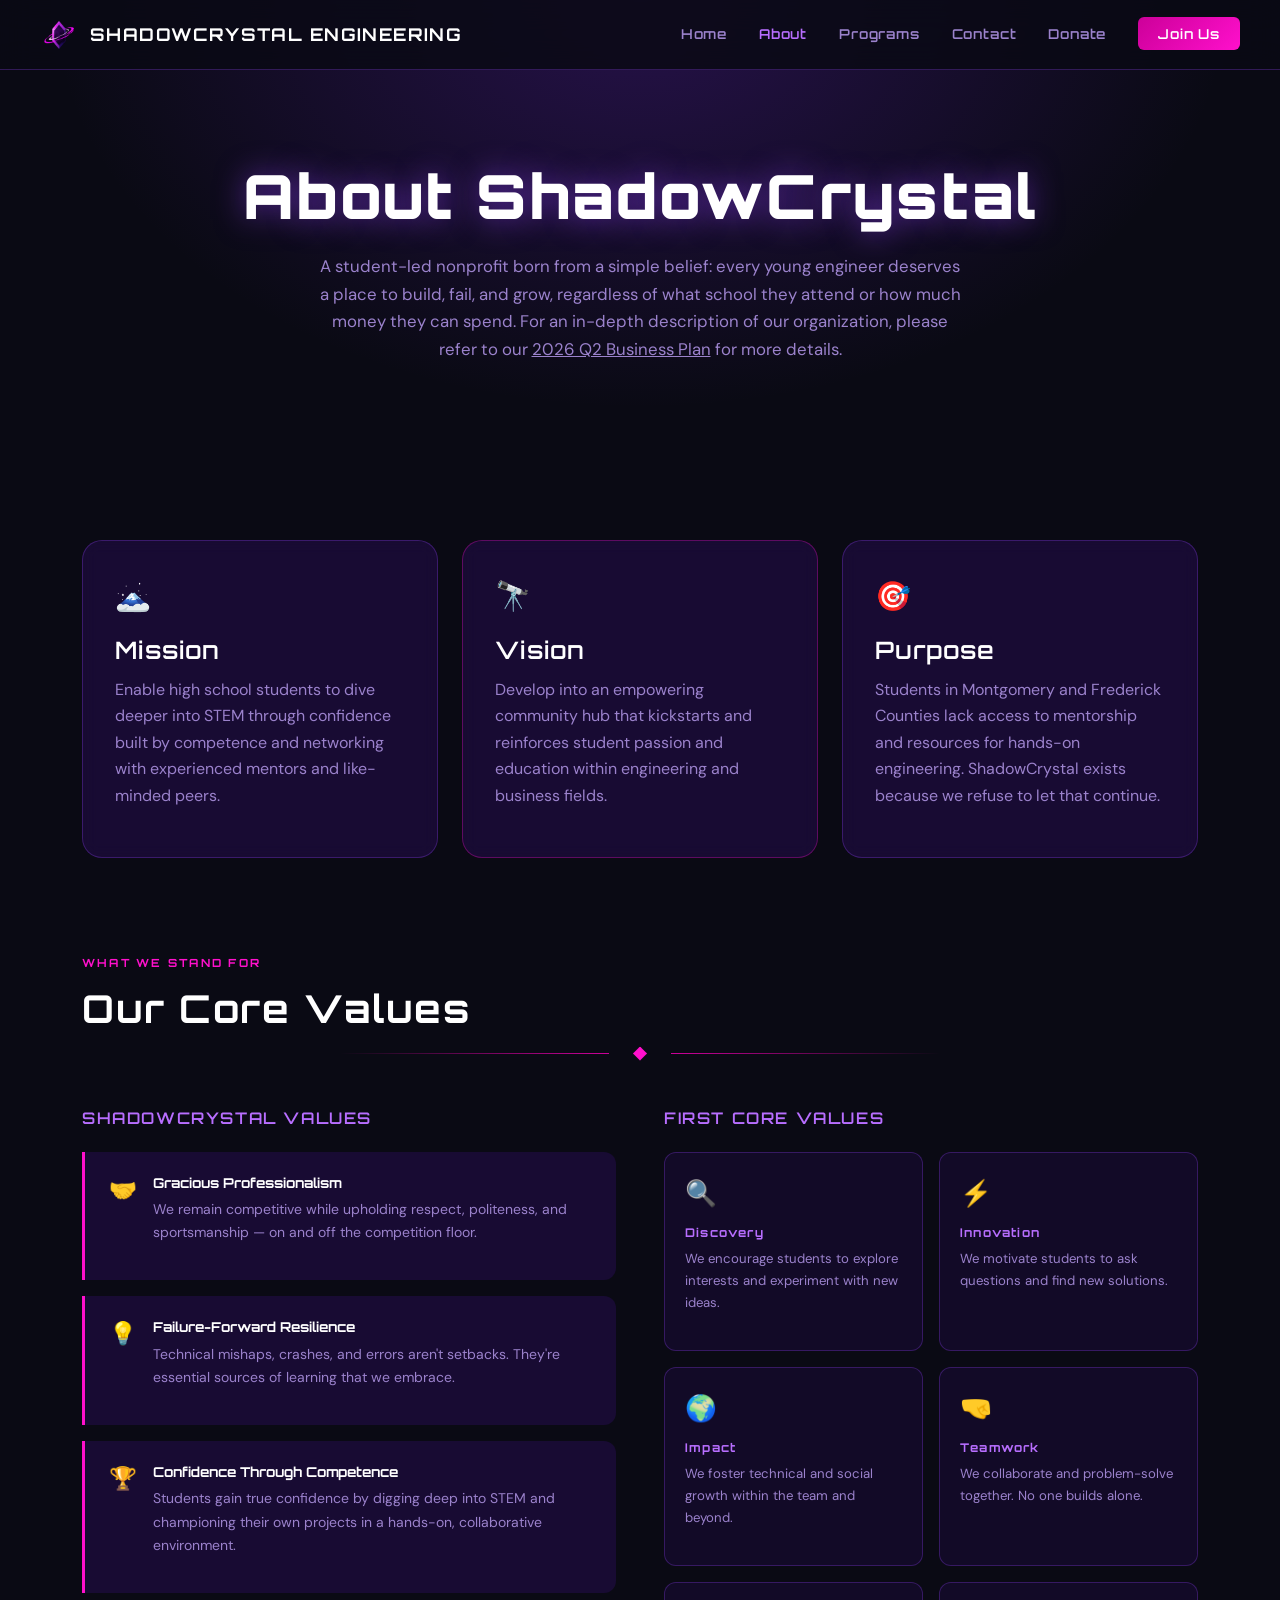
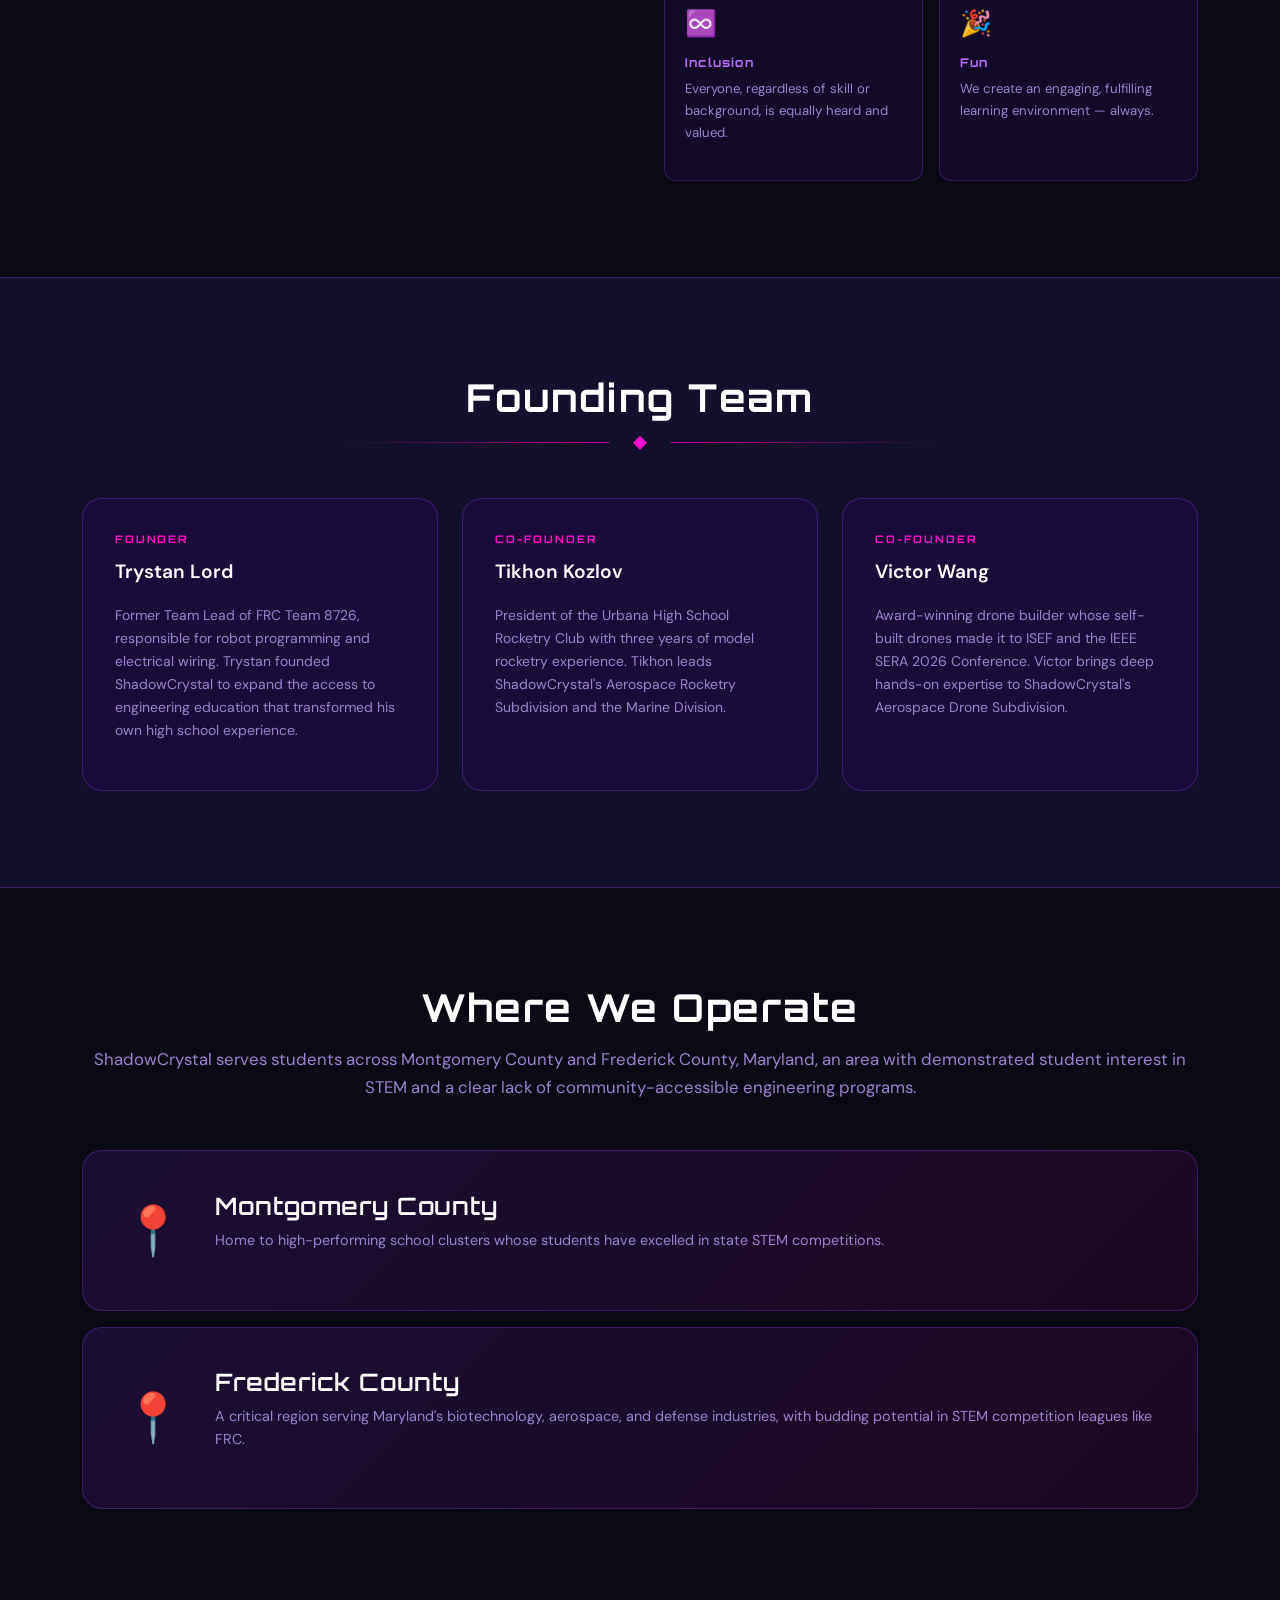
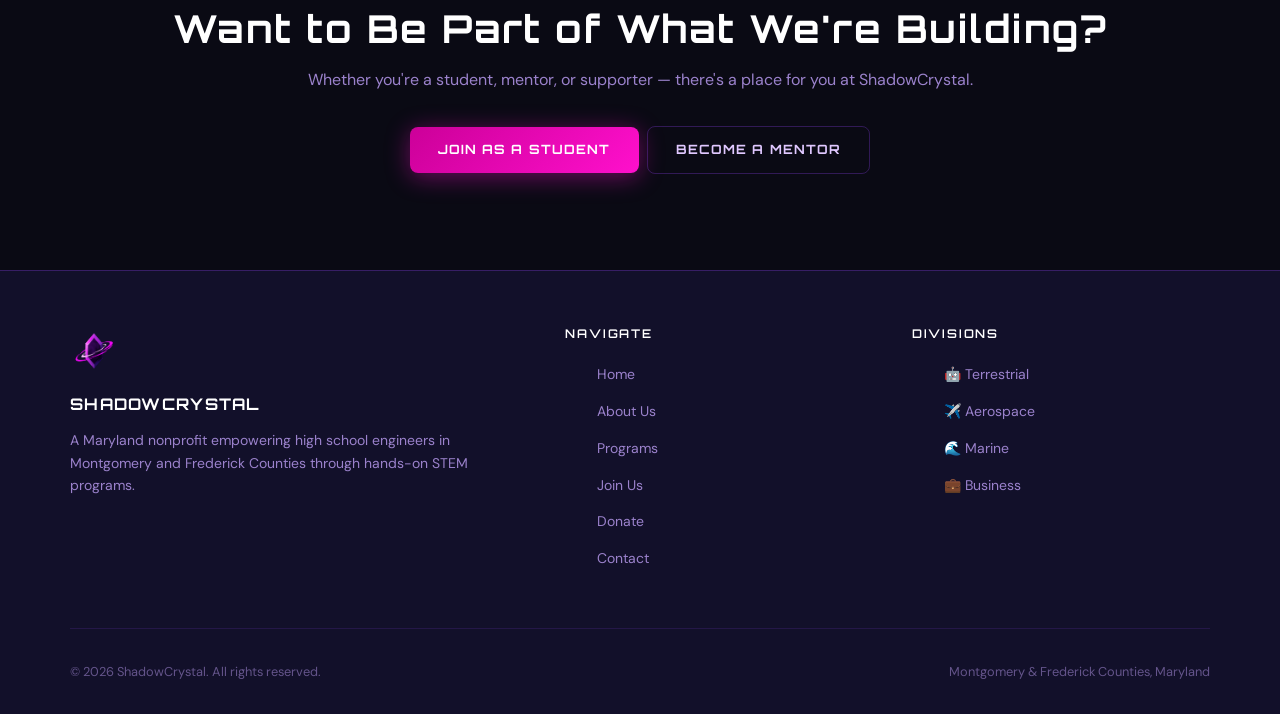
==== about.html @ 58741410 "Added site files" ====
<!DOCTYPE html>
<html lang="en">
<head>
  <meta charset="UTF-8">
  <meta name="viewport" content="width=device-width, initial-scale=1.0">
  <title>About Us — ShadowCrystal</title>
  <link href="https://cdn.jsdelivr.net/npm/bootstrap@5.3.8/dist/css/bootstrap.min.css" rel="stylesheet" integrity="sha384-sRIl4kxILFvY47J16cr9ZwB07vP4J8+LH7qKQnuqkuIAvNWLzeN8tE5YBujZqJLB" crossorigin="anonymous">
  <link rel="stylesheet" href="assets/style.css">
  <link rel="icon" type="image/x-icon" href="assets/faviconlogo.png">
  <style>
    /* ── Founder Cards ── */
    .founder-card {
      background: var(--card-bg);
      border: 1px solid var(--border);
      border-radius: var(--radius-lg);
      padding: 2rem;
      display: flex;
      flex-direction: column;
      gap: 0.5rem;
      transition: border-color 0.2s, transform 0.2s;
    }
    .founder-card:hover { border-color: var(--crystal-glow); transform: translateY(-4px); }
    .founder-role {
      font-family: 'Orbitron', sans-serif;
      font-size: 0.65rem;
      letter-spacing: 0.18em;
      text-transform: uppercase;
      color: var(--plasma);
      font-weight: 700;
    }
    .founder-name { font-size: 1.2rem; color: var(--white); font-weight: 600; }
    .founder-card p { font-size: 0.875rem; margin-top: 0.5rem; }

    /* ── FIRST Values grid ── */
    .first-grid {
      display: grid;
      grid-template-columns: repeat(auto-fit, minmax(200px, 1fr));
      gap: 1rem;
    }
    .first-card {
      background: rgba(26,10,58,0.5);
      border: 1px solid var(--border);
      border-radius: var(--radius);
      padding: 1.25rem;
    }
    .first-card-icon { font-size: 1.6rem; margin-bottom: 0.5rem; }
    .first-card-name { font-family: 'Orbitron', sans-serif; font-size: 0.75rem; font-weight: 700; color: var(--crystal-glow); letter-spacing: 0.1em; margin-bottom: 0.35rem; }
    .first-card p { font-size: 0.825rem; max-width: none; }

    /* ── Map strip ── */
    .region-strip {
      background: linear-gradient(135deg, rgba(91,31,175,0.2), rgba(204,0,153,0.1));
      border: 1px solid var(--border);
      border-radius: var(--radius-lg);
      padding: 2.5rem;
      display: flex;
      align-items: center;
      gap: 2rem;
    }
    .region-icon { font-size: 3rem; flex-shrink: 0; }
    .region-strip h3 { color: var(--white); margin-bottom: 0.5rem; }
    .region-strip p { font-size: 0.9rem; max-width: none; }
  </style>
</head>
<body>

  <!-- Navigation -->
  <nav class="SCnav">
    <a href="index.html" class="nav-brand">
      <img src="assets/logo.png" alt="ShadowCrystal logo">
      <span class="nav-brand-name">SHADOWCRYSTAL ENGINEERING</span>
    </a>
    <button class="nav-toggle" aria-label="Toggle menu" onclick="document.querySelector('.nav-links').classList.toggle('open')">
      <span></span><span></span><span></span>
    </button>
    <ul class="nav-links mt-3">
      <li><a href="index.html">Home</a></li>
      <li><a href="about.html" class="active">About</a></li>
      <li><a href="programs.html">Programs</a></li>
      <li><a href="contact.html">Contact</a></li>
      <li><a href="donate.html">Donate</a></li>
      <li><a href="join.html" class="nav-cta">Join Us</a></li>
    </ul>
  </nav>

  <!-- Page Hero -->
  <div class="page-hero">
    <div class="starfield"></div>
    <div class="container">
      <h1 class="text-white glow-purple">About ShadowCrystal</h1>
      <p style="max-width:54ch; margin:1.25rem auto 0; font-size:1.05rem;">
        A student-led nonprofit born from a simple belief: every young engineer deserves a place to build, fail, and grow, regardless of what school they attend or how much money they can spend. For an in-depth description of our organization, please refer to our <u><a href="https://docs.google.com/document/d/1zZ9J6f8qvYNPJyLucOREj7aFHBapUJH3YTCOA5NLmpU/edit?usp=sharing">2026 Q2 Business Plan</a></u> for more details.
      </p>
    </div>
  </div>

  <!-- Mission / Vision / Purpose -->
  <section>
    <div class="container">
      <div class="SCcard-grid SCcard-grid-3">
        <div class="SCcard">
          <div style="font-size:1.8rem; margin-bottom:1rem;">🗻</div>
          <h3 style="color:var(--white); margin-bottom:0.75rem;">Mission</h3>
          <p>Enable high school students to dive deeper into STEM through confidence built by competence and networking with experienced mentors and like-minded peers.</p>
        </div>
        <div class="SCcard" style="border-color: rgba(255,16,204,0.3);">
          <div style="font-size:1.8rem; margin-bottom:1rem;">🔭</div>
          <h3 style="color:var(--white); margin-bottom:0.75rem;">Vision</h3>
          <p>Develop into an empowering community hub that kickstarts and reinforces student passion and education within engineering and business fields.</p>
        </div>
        <div class="SCcard">
          <div style="font-size:1.8rem; margin-bottom:1rem;">🎯</div>
          <h3 style="color:var(--white); margin-bottom:0.75rem;">Purpose</h3>
          <p>Students in Montgomery and Frederick Counties lack access to mentorship and resources for hands-on engineering. ShadowCrystal exists because we refuse to let that continue.</p>
        </div>
      </div>
    </div>
  </section>

  <!-- Core Values -->
  <section style="padding-top: 0;">
    <div class="container">
      <p class="section-label">What We Stand For</p>
      <h2 class="section-title">Our Core Values</h2>
      <div class="orbital-divider"><div class="orbital-gem"></div></div>

      <div style="display: grid; grid-template-columns: 1fr 1fr; gap: 3rem; align-items: start;">
        <div>
          <h3 style="color:var(--crystal-glow); font-size:1rem; margin-bottom:1.5rem; font-family:'Orbitron',sans-serif; letter-spacing:0.1em;">SHADOWCRYSTAL VALUES</h3>
          <div class="value-pill">
            <span class="value-pill-icon">🤝</span>
            <div>
              <div class="value-pill-title">Gracious Professionalism</div>
              <p style="font-size:0.875rem; max-width:none;">We remain competitive while upholding respect, politeness, and sportsmanship — on and off the competition floor.</p>
            </div>
          </div>
          <div class="value-pill">
            <span class="value-pill-icon">💡</span>
            <div>
              <div class="value-pill-title">Failure-Forward Resilience</div>
              <p style="font-size:0.875rem; max-width:none;">Technical mishaps, crashes, and errors aren't setbacks. They're essential sources of learning that we embrace.</p>
            </div>
          </div>
          <div class="value-pill">
            <span class="value-pill-icon">🏆</span>
            <div>
              <div class="value-pill-title">Confidence Through Competence</div>
              <p style="font-size:0.875rem; max-width:none;">Students gain true confidence by digging deep into STEM and championing their own projects in a hands-on, collaborative environment.</p>
            </div>
          </div>
        </div>

        <div>
          <h3 style="color:var(--crystal-glow); font-size:1rem; margin-bottom:1.5rem; font-family:'Orbitron',sans-serif; letter-spacing:0.1em;">FIRST CORE VALUES</h3>
          <div class="first-grid">
            <div class="first-card">
              <div class="first-card-icon">🔍</div>
              <div class="first-card-name">Discovery</div>
              <p>We encourage students to explore interests and experiment with new ideas.</p>
            </div>
            <div class="first-card">
              <div class="first-card-icon">⚡</div>
              <div class="first-card-name">Innovation</div>
              <p>We motivate students to ask questions and find new solutions.</p>
            </div>
            <div class="first-card">
              <div class="first-card-icon">🌍</div>
              <div class="first-card-name">Impact</div>
              <p>We foster technical and social growth within the team and beyond.</p>
            </div>
            <div class="first-card">
              <div class="first-card-icon">🤜</div>
              <div class="first-card-name">Teamwork</div>
              <p>We collaborate and problem-solve together. No one builds alone.</p>
            </div>
            <div class="first-card">
              <div class="first-card-icon">♾️</div>
              <div class="first-card-name">Inclusion</div>
              <p>Everyone, regardless of skill or background, is equally heard and valued.</p>
            </div>
            <div class="first-card">
              <div class="first-card-icon">🎉</div>
              <div class="first-card-name">Fun</div>
              <p>We create an engaging, fulfilling learning environment — always.</p>
            </div>
          </div>
        </div>
      </div>
    </div>
  </section>

  <!-- Founding Team -->
  <section style="background: var(--void-2); border-top: 1px solid var(--border); border-bottom: 1px solid var(--border);">
    <div class="container">
      <h2 class="section-title text-center">Founding Team</h2>
      <div class="orbital-divider"><div class="orbital-gem"></div></div>
      <div class="SCcard-grid SCcard-grid-3">

        <div class="founder-card">
          <div class="founder-role">Founder</div>
          <div class="founder-name">Trystan Lord</div>
          <p>Former Team Lead of FRC Team 8726, responsible for robot programming and electrical wiring. Trystan founded ShadowCrystal to expand the access to engineering education that transformed his own high school experience.</p>
        </div>

        <div class="founder-card">
          <div class="founder-role">Co-Founder</div>
          <div class="founder-name">Tikhon Kozlov</div>
          <p>President of the Urbana High School Rocketry Club with three years of model rocketry experience. Tikhon leads ShadowCrystal's Aerospace Rocketry Subdivision and the Marine Division.</p>
        </div>

        <div class="founder-card">
          <div class="founder-role">Co-Founder</div>
          <div class="founder-name">Victor Wang</div>
          <p>Award-winning drone builder whose self-built drones made it to ISEF and the IEEE SERA 2026 Conference. Victor brings deep hands-on expertise to ShadowCrystal's Aerospace Drone Subdivision.</p>
        </div>

      </div>
    </div>
  </section>

  <!-- Where We Operate -->
  <section>
    <div class="container">
      <h2 class="section-title text-center">Where We Operate</h2>
      <p class="section-subtitle text-center w-100 mx-auto" style="max-width: 100%;">ShadowCrystal serves students across Montgomery County and Frederick County, Maryland, an area with demonstrated student interest in STEM and a clear lack of community-accessible engineering programs.</p>
      <div style="display: flex; flex-direction: column; gap: 1rem;">
        <div class="region-strip">
          <div class="region-icon">📍</div>
          <div>
            <h3>Montgomery County</h3>
            <p>Home to high-performing school clusters whose students have excelled in state STEM competitions.</p>
          </div>
        </div>
        <div class="region-strip">
          <div class="region-icon">📍</div>
          <div>
            <h3>Frederick County</h3>
            <p>A critical region serving Maryland's biotechnology, aerospace, and defense industries, with budding potential in STEM competition leagues like FRC.</p>
          </div>
        </div>
      </div>
    </div>
  </section>

  <!-- CTA -->
  <section style="padding-top: 0; text-align: center;">
    <div class="container">
      <h2 class="section-title text-white">Want to Be Part of What We're Building?</h2>
      <p style="margin: 1rem auto 2rem;">Whether you're a student, mentor, or supporter — there's a place for you at ShadowCrystal.</p>
      <div class="flex-center gap-2">
        <a href="join.html" class="btn btn-plasma">Join as a Student</a>
        <a href="contact.html" class="btn btn-ghost">Become a Mentor</a>
      </div>
    </div>
  </section>

  <!-- Footer -->
  <footer>
    <div class="footer-inner">
      <div class="footer-brand">
        <img src="assets/logo.png" alt="ShadowCrystal">
        <div class="footer-brand-name">SHADOWCRYSTAL</div>
        <p class="footer-desc">A Maryland nonprofit empowering high school engineers in Montgomery and Frederick Counties through hands-on STEM programs.</p>
      </div>
      <div class="footer-col">
        <h4>Navigate</h4>
        <ul>
          <li><a href="index.html">Home</a></li>
          <li><a href="about.html">About Us</a></li>
          <li><a href="programs.html">Programs</a></li>
          <li><a href="join.html">Join Us</a></li>
          <li><a href="donate.html">Donate</a></li>
          <li><a href="contact.html">Contact</a></li>
        </ul>
      </div>
      <div class="footer-col">
        <h4>Divisions</h4>
        <ul>
          <li><a href="programs.html#terrestrial">🤖 Terrestrial</a></li>
          <li><a href="programs.html#aerospace">✈️ Aerospace</a></li>
          <li><a href="programs.html#marine">🌊 Marine</a></li>
          <li><a href="programs.html#business">💼 Business</a></li>
        </ul>
      </div>
    </div>
    <div class="footer-bottom">
      <span>© 2026 ShadowCrystal. All rights reserved.</span>
      <span>Montgomery &amp; Frederick Counties, Maryland</span>
    </div>
  </footer>

  <script src="https://cdn.jsdelivr.net/npm/bootstrap@5.3.8/dist/js/bootstrap.bundle.min.js" integrity="sha384-FKyoEForCGlyvwx9Hj09JcYn3nv7wiPVlz7YYwJrWVcXK/BmnVDxM+D2scQbITxI" crossorigin="anonymous"></script>


</body>
</html>
---- assets/style.css ----
/* =============================================
   SHADOWCRYSTAL — Shared Stylesheet
   ============================================= */

@import url('https://fonts.googleapis.com/css2?family=Orbitron:wght@400;600;700;900&family=DM+Sans:wght@300;400;500;600&display=swap');

/* ─── Tokens ─────────────────────────────────── */
:root {
  --void:          #0A0A14;
  --void-2:        #12102A;
  --crystal-dark:  #1A0A3A;
  --crystal-mid:   #5B1FAF;
  --crystal-bright:#8B3FEF;
  --crystal-glow:  #B86EFF;
  --plasma:        #FF10CC;
  --plasma-dim:    #CC0099;
  --plasma-soft:   rgba(255, 16, 204, 0.15);
  --star:          #E0C8FF;
  --star-dim:      #9B82CC;
  --white:         #FFFFFF;
  --card-bg:       rgba(30, 12, 65, 0.7);
  --border:        rgba(139, 63, 239, 0.3);
  --radius:        12px;
  --radius-lg:     20px;
}

/* ─── Reset & Base ───────────────────────────── */

*, *::before, *::after { box-sizing: border-box; margin: 0; padding: 0; }

html { scroll-behavior: smooth; }

body {
  font-family: 'DM Sans', sans-serif;
  background-color: var(--void);
  color: var(--star);
  line-height: 1.65;
  overflow-x: hidden;
}

img { max-width: 100%; display: block; }
a { color: inherit; text-decoration: none; }

/* ─── Typography ─────────────────────────────── */
h1, h2, h3, h4, .orb {
  font-family: 'Orbitron', sans-serif;
  letter-spacing: 0.04em;
  line-height: 1.2;
}

h1 { font-size: clamp(2rem, 5vw, 3.8rem); font-weight: 900; }
h2 { font-size: clamp(1.5rem, 3.5vw, 2.4rem); font-weight: 700; }
h3 { font-size: clamp(1.1rem, 2vw, 1.5rem); font-weight: 600; }
h4 { font-size: 1rem; font-weight: 600; }

p { color: var(--star-dim); max-width: 65ch; }

/* ─── Navigation ─────────────────────────────── */
.SCnav {
  position: fixed;
  top: 0; left: 0; right: 0;
  z-index: 100;
  display: flex;
  align-items: center;
  justify-content: space-between;
  padding: 0 2.5rem;
  height: 70px;
  background: rgba(10, 10, 20, 0.85);
  backdrop-filter: blur(16px);
  border-bottom: 1px solid var(--border);

}

.nav-brand {
  display: flex;
  align-items: center;
  gap: 0.75rem;
}

.nav-brand img {
  height: 38px;
  width: auto;
}

.nav-brand-name {
  font-family: 'Orbitron', sans-serif;
  font-weight: 700;
  font-size: 1.1rem;
  color: var(--white);
  letter-spacing: 0.08em;
}

.nav-links {
  display: flex;
  gap: 2rem;
  list-style: none;
  align-items: center;
}

.nav-links a {
  font-size: 0.85rem;
  font-family: 'Orbitron', sans-serif;
  font-weight: 600;
  letter-spacing: 0.06em;
  color: var(--star-dim);
  transition: color 0.2s;
}

.nav-links a:hover,
.nav-links a.active { color: var(--crystal-glow); }

.nav-cta {
  background: linear-gradient(135deg, var(--plasma-dim), var(--plasma));
  color: var(--white) !important;
  padding: 0.5rem 1.25rem;
  border-radius: 6px;
  transition: opacity 0.2s !important;
}
.nav-cta:hover { opacity: 0.85; }

/* Mobile hamburger */
.nav-toggle {
  display: none;
  flex-direction: column;
  gap: 5px;
  cursor: pointer;
  background: none;
  border: none;
  padding: 4px;
}
.nav-toggle span {
  width: 24px; height: 2px;
  background: var(--star);
  border-radius: 2px;
  transition: all 0.3s;
}

/* ─── Orbital Ring Divider (Signature Element) ── */
.orbital-divider {
  display: flex;
  align-items: center;
  justify-content: center;
  gap: 1.5rem;
  margin: 0 auto 3rem;
  max-width: 600px;
}
.orbital-divider::before,
.orbital-divider::after {
  content: '';
  flex: 1;
  height: 1px;
  background: linear-gradient(90deg, transparent, var(--plasma-dim));
}
.orbital-divider::after {
  background: linear-gradient(90deg, var(--plasma-dim), transparent);
}
.orbital-gem {
  width: 14px; height: 14px;
  background: var(--plasma);
  clip-path: polygon(50% 0%, 100% 50%, 50% 100%, 0% 50%);
  box-shadow: 0 0 16px var(--plasma);
  flex-shrink: 0;
}

/* ─── Buttons ─────────────────────────────────── */
.btn {
  display: inline-flex;
  align-items: center;
  gap: 0.5rem;
  font-family: 'Orbitron', sans-serif;
  font-weight: 700;
  font-size: 0.8rem;
  letter-spacing: 0.08em;
  padding: 0.85rem 1.8rem;
  border-radius: 8px;
  border: none;
  cursor: pointer;
  transition: transform 0.18s, box-shadow 0.18s, opacity 0.18s;
  text-transform: uppercase;
}
.btn:hover { transform: translateY(-2px); }
.btn-primary {
  background: linear-gradient(135deg, var(--crystal-mid), var(--crystal-bright));
  color: var(--white);
  box-shadow: 0 4px 24px rgba(91, 31, 175, 0.5);
}
.btn-primary:hover { box-shadow: 0 6px 32px rgba(91, 31, 175, 0.7); }
.btn-plasma {
  background: linear-gradient(135deg, var(--plasma-dim), var(--plasma));
  color: var(--white);
  box-shadow: 0 4px 24px rgba(255, 16, 204, 0.4);
}
.btn-plasma:hover { box-shadow: 0 6px 32px rgba(255, 16, 204, 0.65); }
.btn-ghost {
  background: transparent;
  color: var(--star);
  border: 1px solid var(--border);
}
.btn-ghost:hover { border-color: var(--crystal-glow); color: var(--crystal-glow); }

/* ─── Section Layout ─────────────────────────── */
section { padding: 6rem 2rem; }

.section-label {
  font-family: 'Orbitron', sans-serif;
  font-size: 0.7rem;
  font-weight: 700;
  letter-spacing: 0.2em;
  text-transform: uppercase;
  color: var(--plasma);
  margin-bottom: 0.75rem;
}
.section-title {
  margin-bottom: 1rem;
  color: var(--white);
}
.section-subtitle {
  font-size: 1.05rem;
  margin-bottom: 3rem;
  max-width: 58ch;
}

/* ─── Cards ───────────────────────────────────── */
.SCcard {
  background: var(--card-bg);
  border: 1px solid var(--border);
  border-radius: var(--radius-lg);
  padding: 2rem;
  backdrop-filter: blur(8px);
  transition: border-color 0.2s, transform 0.2s;
}
.SCcard:hover {
  border-color: var(--crystal-glow);
  transform: translateY(-4px);
}

.SCcard-grid {
  display: grid;
  gap: 1.5rem;
}
.SCcard-grid-2 { grid-template-columns: repeat(auto-fit, minmax(280px, 1fr)); }
.SCcard-grid-3 { grid-template-columns: repeat(auto-fit, minmax(260px, 1fr)); }

/* ─── Division Icons ─────────────────────────── */
.division-icon {
  font-size: 2.5rem;
  margin-bottom: 1.25rem;
}
.division-tag {
  display: inline-block;
  font-family: 'Orbitron', sans-serif;
  font-size: 0.6rem;
  letter-spacing: 0.15em;
  text-transform: uppercase;
  padding: 0.3rem 0.75rem;
  border-radius: 100px;
  margin-bottom: 0.75rem;
  font-weight: 700;
}
.tag-terrestrial { background: rgba(91, 31, 175, 0.3); color: var(--crystal-glow); border: 1px solid rgba(139, 63, 239, 0.4); }
.tag-aerospace   { background: rgba(16, 180, 255, 0.15); color: #7DDCFF; border: 1px solid rgba(16, 180, 255, 0.3); }
.tag-marine      { background: rgba(16, 210, 160, 0.15); color: #5DFFCA; border: 1px solid rgba(16, 210, 160, 0.3); }
.tag-business    { background: rgba(255, 180, 50, 0.15); color: #FFD97A; border: 1px solid rgba(255, 180, 50, 0.3); }

/* ─── Value Pills ─────────────────────────────── */
.value-pill {
  display: flex;
  gap: 1rem;
  align-items: flex-start;
  padding: 1.25rem 1.5rem;
  background: var(--card-bg);
  border-left: 3px solid var(--plasma);
  border-radius: 0 var(--radius) var(--radius) 0;
  margin-bottom: 1rem;
}
.value-pill-icon { font-size: 1.4rem; flex-shrink: 0; }
.value-pill-title { font-family: 'Orbitron', sans-serif; font-size: 0.85rem; font-weight: 700; color: var(--white); margin-bottom: 0.25rem; }

/* ─── Star Field Background ───────────────────── */
.starfield {
  position: absolute;
  inset: 0;
  overflow: hidden;
  pointer-events: none;
}
.starfield::before, .starfield::after {
  content: '';
  position: absolute;
  inset: 0;
  pointer-events: none;
  background-image:
    radial-gradient(1px 1px at 10% 15%, rgba(232,196,255,0.7) 0%, transparent 0%),
    radial-gradient(1px 1px at 25% 60%, rgba(232,196,255,0.5) 0%, transparent 0%),
    radial-gradient(1.5px 1.5px at 40% 30%, rgba(255,16,204,0.6) 0%, transparent 0%),
    radial-gradient(1px 1px at 55% 80%, rgba(232,196,255,0.6) 0%, transparent 0%),
    radial-gradient(1px 1px at 70% 20%, rgba(232,196,255,0.4) 0%, transparent 0%),
    radial-gradient(1.5px 1.5px at 82% 55%, rgba(232,196,255,0.7) 0%, transparent 0%),
    radial-gradient(1px 1px at 90% 75%, rgba(255,16,204,0.5) 0%, transparent 0%),
    radial-gradient(1px 1px at 15% 88%, rgba(232,196,255,0.5) 0%, transparent 0%),
    radial-gradient(1px 1px at 60% 45%, rgba(232,196,255,0.6) 0%, transparent 0%),
    radial-gradient(1.5px 1.5px at 35% 70%, rgba(232,196,255,0.4) 0%, transparent 0%);
}
.starfield::after {
  background-image:
    radial-gradient(1px 1px at 5% 40%, rgba(232,196,255,0.5) 0%, transparent 0%),
    radial-gradient(1px 1px at 20% 5%, rgba(232,196,255,0.6) 0%, transparent 0%),
    radial-gradient(1.5px 1.5px at 48% 92%, rgba(255,16,204,0.4) 0%, transparent 0%),
    radial-gradient(1px 1px at 75% 38%, rgba(232,196,255,0.7) 0%, transparent 0%),
    radial-gradient(1px 1px at 88% 10%, rgba(232,196,255,0.5) 0%, transparent 0%),
    radial-gradient(1px 1px at 65% 65%, rgba(232,196,255,0.4) 0%, transparent 0%),
    radial-gradient(1.5px 1.5px at 3% 70%, rgba(232,196,255,0.6) 0%, transparent 0%),
    radial-gradient(1px 1px at 95% 50%, rgba(255,16,204,0.5) 0%, transparent 0%),
    radial-gradient(1px 1px at 30% 42%, rgba(232,196,255,0.5) 0%, transparent 0%),
    radial-gradient(1px 1px at 52% 18%, rgba(232,196,255,0.7) 0%, transparent 0%);
}

/* ─── Page Hero (inner pages) ─────────────────── */
.page-hero {
  position: relative;
  padding: 10rem 2rem 5rem;
  text-align: center;
  background: radial-gradient(ellipse at center top, rgba(91,31,175,0.35) 0%, transparent 65%);
  overflow: hidden;
}
.page-hero .starfield { opacity: 0.6; }

/* ─── Footer ──────────────────────────────────── */
footer {
  background: var(--void-2);
  border-top: 1px solid var(--border);
  padding: 3.5rem 2rem 2rem;
}
.footer-inner {
  max-width: 1140px;
  margin: 0 auto;
  display: grid;
  grid-template-columns: 1.5fr 1fr 1fr;
  gap: 3rem;
  padding-bottom: 2.5rem;
  border-bottom: 1px solid rgba(139,63,239,0.15);
  margin-bottom: 2rem;
}
.footer-brand img { height: 48px; margin-bottom: 1rem; }
.footer-brand-name {
  font-family: 'Orbitron', sans-serif;
  font-weight: 700;
  font-size: 1rem;
  color: var(--white);
  letter-spacing: 0.08em;
  margin-bottom: 0.75rem;
}
.footer-desc { font-size: 0.875rem; line-height: 1.6; }
.footer-col h4 { font-family: 'Orbitron', sans-serif; font-size: 0.75rem; letter-spacing: 0.15em; text-transform: uppercase; color: var(--white); margin-bottom: 1.25rem; }
.footer-col ul { list-style: none; }
.footer-col ul li { margin-bottom: 0.65rem; }
.footer-col ul li a { font-size: 0.875rem; color: var(--star-dim); transition: color 0.2s; }
.footer-col ul li a:hover { color: var(--crystal-glow); }
.footer-bottom {
  max-width: 1140px;
  margin: 0 auto;
  display: flex;
  justify-content: space-between;
  align-items: center;
  font-size: 0.8rem;
  color: rgba(155,130,204,0.6);
}

/* ─── Forms ───────────────────────────────────── */
.form-group {
  margin-bottom: 1.5rem;
}
.form-label {
  display: block;
  font-family: 'Orbitron', sans-serif;
  font-size: 0.7rem;
  letter-spacing: 0.15em;
  text-transform: uppercase;
  color: var(--star);
  margin-bottom: 0.5rem;
  font-weight: 600;
}
.form-input,
.form-textarea,
.form-select {
  width: 100%;
  background: rgba(26, 10, 58, 0.6);
  border: 1px solid var(--border);
  border-radius: var(--radius);
  padding: 0.85rem 1rem;
  color: var(--star);
  font-family: 'DM Sans', sans-serif;
  font-size: 0.95rem;
  transition: border-color 0.2s, box-shadow 0.2s;
  outline: none;
}
.form-input:focus,
.form-textarea:focus,
.form-select:focus {
  border-color: var(--crystal-bright);
  box-shadow: 0 0 0 3px rgba(139, 63, 239, 0.2);
}
.form-textarea { min-height: 130px; resize: vertical; }
.form-select option { background: var(--crystal-dark); }
.form-input::placeholder,
.form-textarea::placeholder { color: var(--star-dim); opacity: 0.5; }

/* ─── Utilities ───────────────────────────────── */
.text-center { text-align: center; }
.text-plasma { color: var(--plasma); }
.text-glow   { color: var(--crystal-glow); }
.text-white  { color: var(--white); }
.mt-1 { margin-top: 0.5rem; }
.mt-2 { margin-top: 1rem; }
.mt-3 { margin-top: 2rem; }
.mt-4 { margin-top: 3rem; }
.mb-0 { margin-bottom: 0; }
.flex { display: flex; }
.flex-center { display: flex; align-items: center; justify-content: center; }
.gap-1 { gap: 0.5rem; }
.gap-2 { gap: 1rem; }
.glow-purple { text-shadow: 0 0 30px rgba(139, 63, 239, 0.6); }
.glow-plasma { text-shadow: 0 0 30px rgba(255, 16, 204, 0.6); }

/* ─── Responsive ──────────────────────────────── */
@media (max-width: 992px) {
  
  .nav-links { display: none; flex-direction: column; position: absolute; top: 70px; left: 0; right: 0; background: rgba(10,10,20,0.97); padding: 1.5rem 2rem; gap: 1.25rem; border-bottom: 1px solid var(--border); margin-top: 0 !important;}
  .nav-links.open { display: flex; }
  .nav-toggle { display: flex; }
  section { padding: 4rem 1.25rem; }
  .footer-inner { grid-template-columns: 1fr; gap: 2rem; }
  .footer-bottom { flex-direction: column; gap: 0.5rem; text-align: center; }
  h1 { font-size: 2rem; }
  
}

@media (prefers-reduced-motion: reduce) {
  *, *::before, *::after { animation: none !important; transition: none !important; }
}
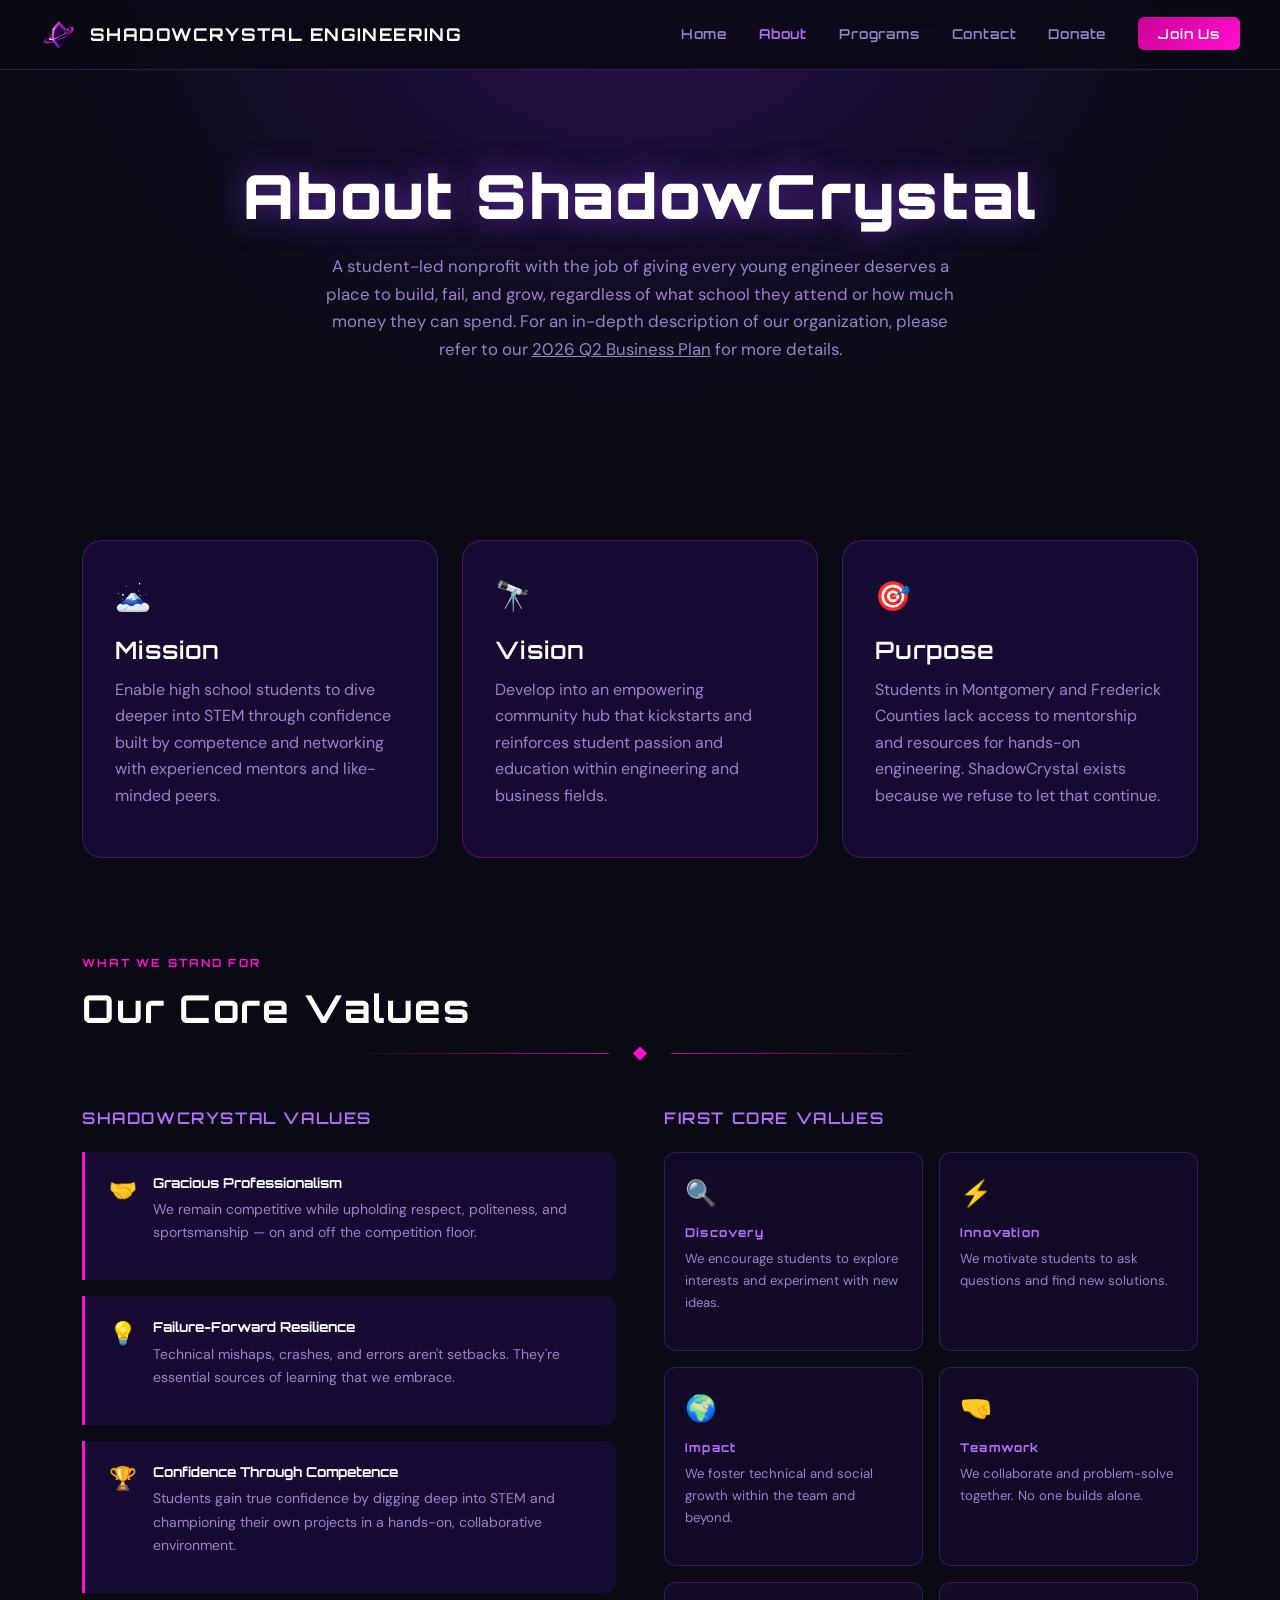
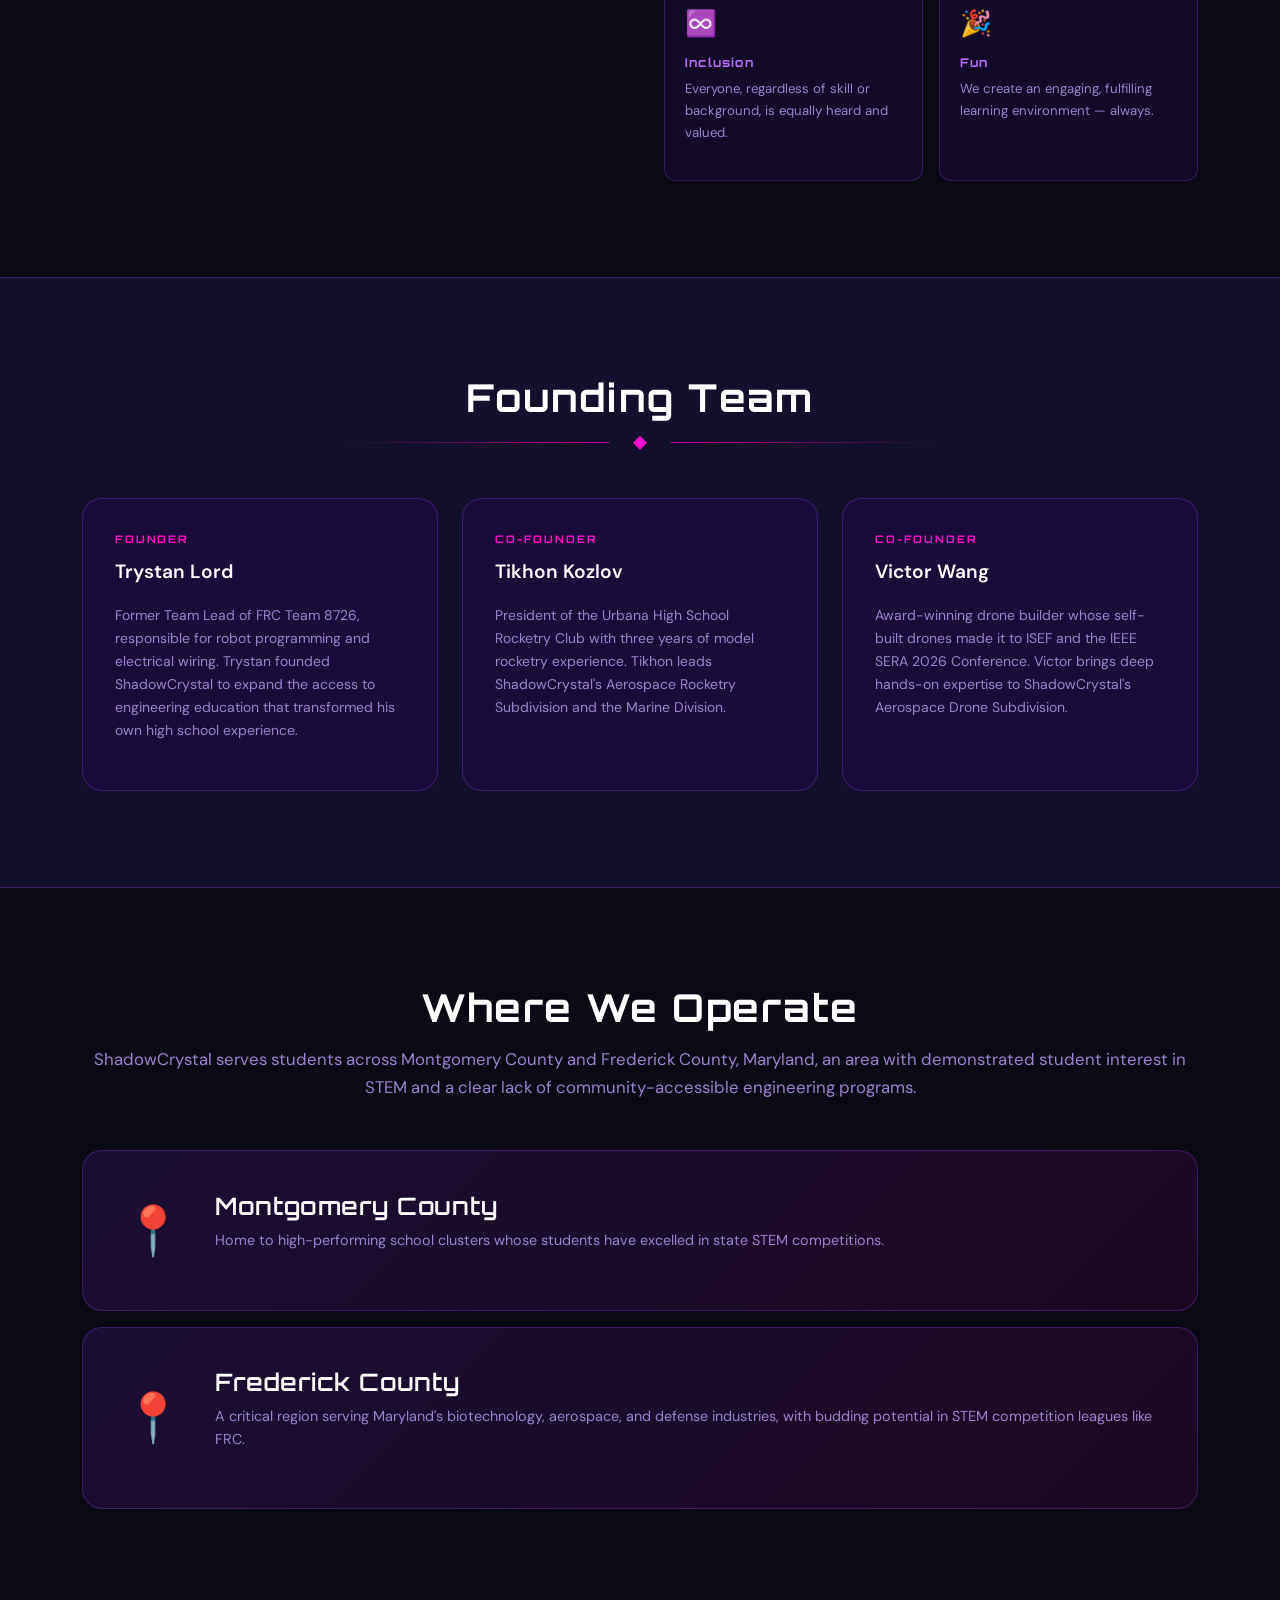
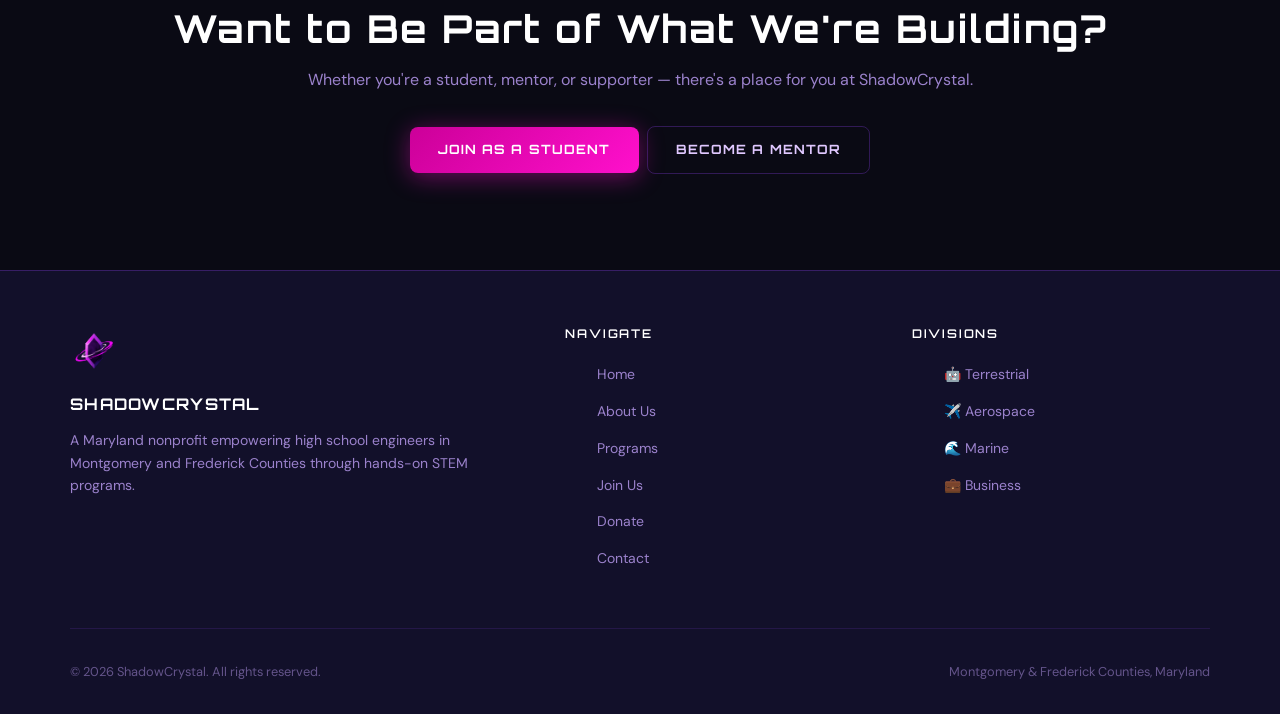
==== commit eefd750a: "Update about.html" ====
--- a/about.html
+++ b/about.html
@@ -89,7 +89,7 @@
     <div class="container">
       <h1 class="text-white glow-purple">About ShadowCrystal</h1>
       <p style="max-width:54ch; margin:1.25rem auto 0; font-size:1.05rem;">
-        A student-led nonprofit born from a simple belief: every young engineer deserves a place to build, fail, and grow, regardless of what school they attend or how much money they can spend. For an in-depth description of our organization, please refer to our <u><a href="https://docs.google.com/document/d/1zZ9J6f8qvYNPJyLucOREj7aFHBapUJH3YTCOA5NLmpU/edit?usp=sharing">2026 Q2 Business Plan</a></u> for more details.
+        A student-led nonprofit with the job of giving every young engineer deserves a place to build, fail, and grow, regardless of what school they attend or how much money they can spend. For an in-depth description of our organization, please refer to our <u><a href="https://docs.google.com/document/d/1zZ9J6f8qvYNPJyLucOREj7aFHBapUJH3YTCOA5NLmpU/edit?usp=sharing">2026 Q2 Business Plan</a></u> for more details.
       </p>
     </div>
   </div>
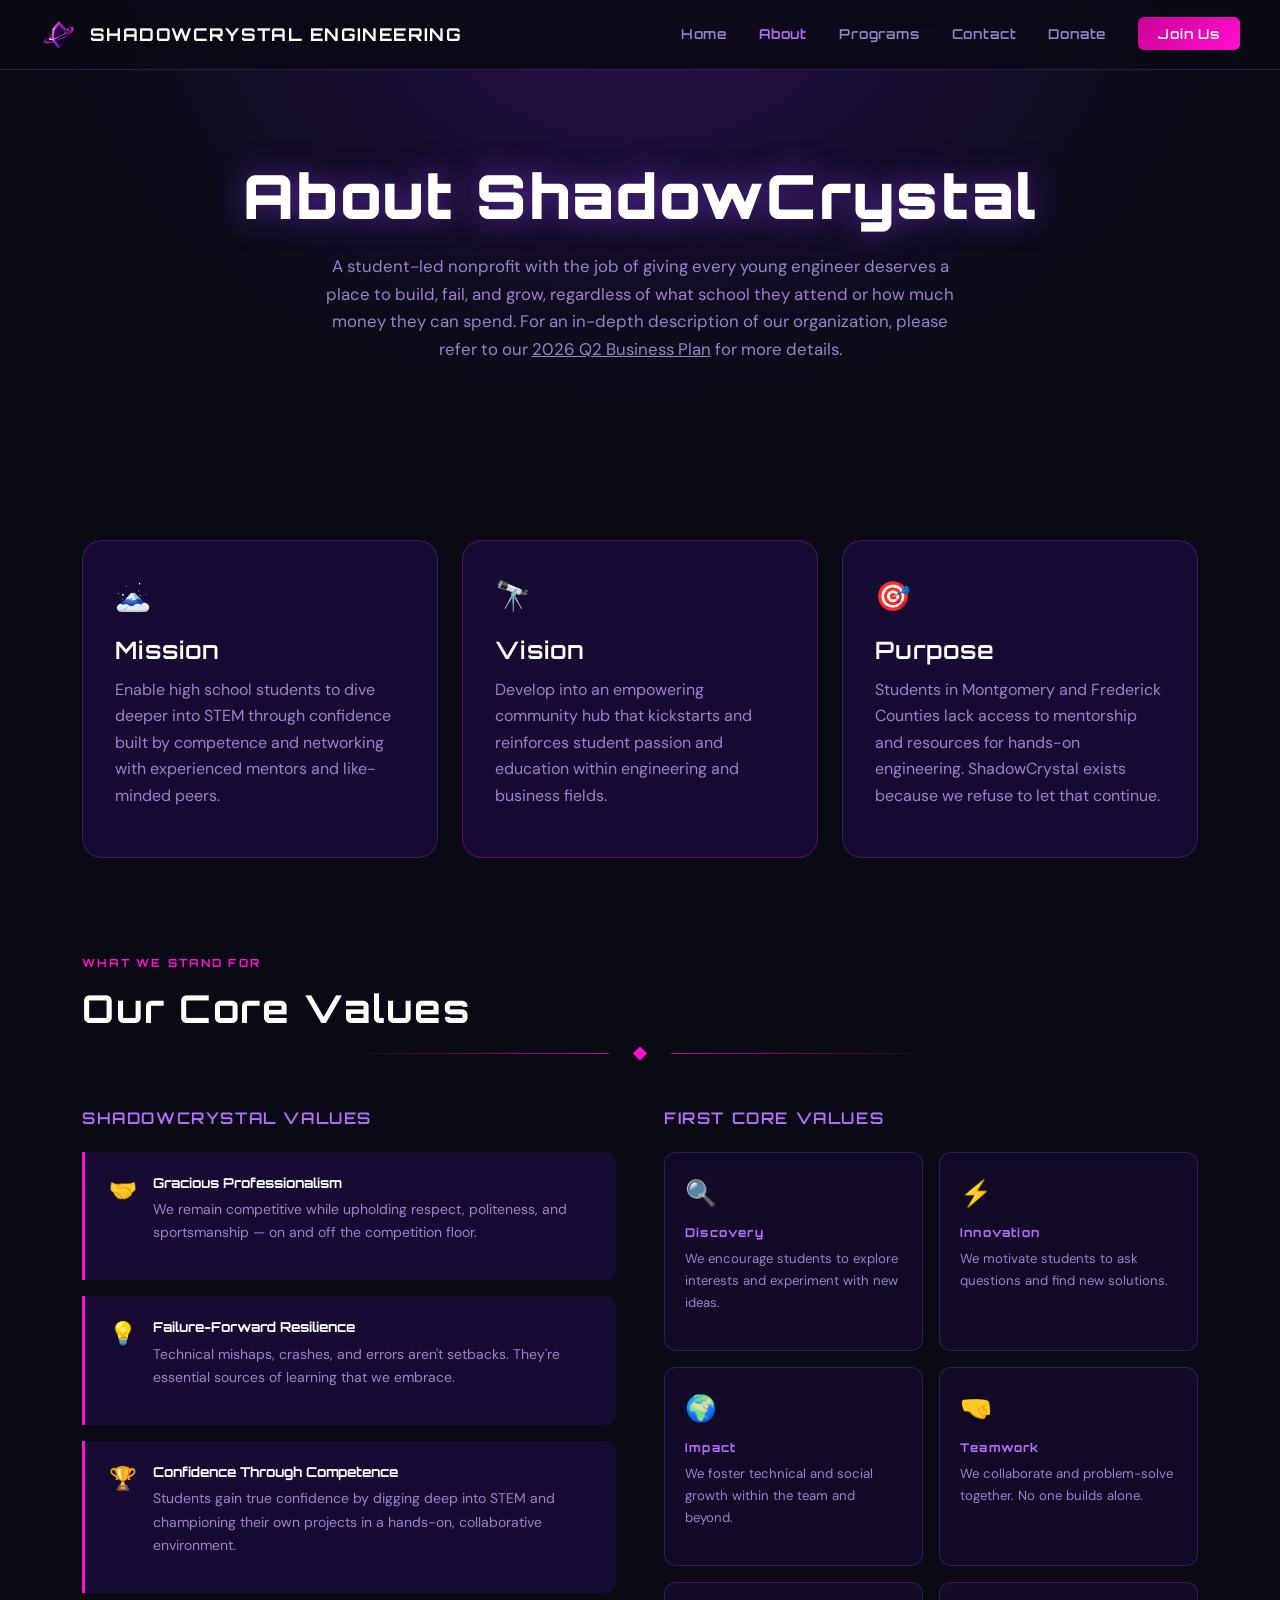
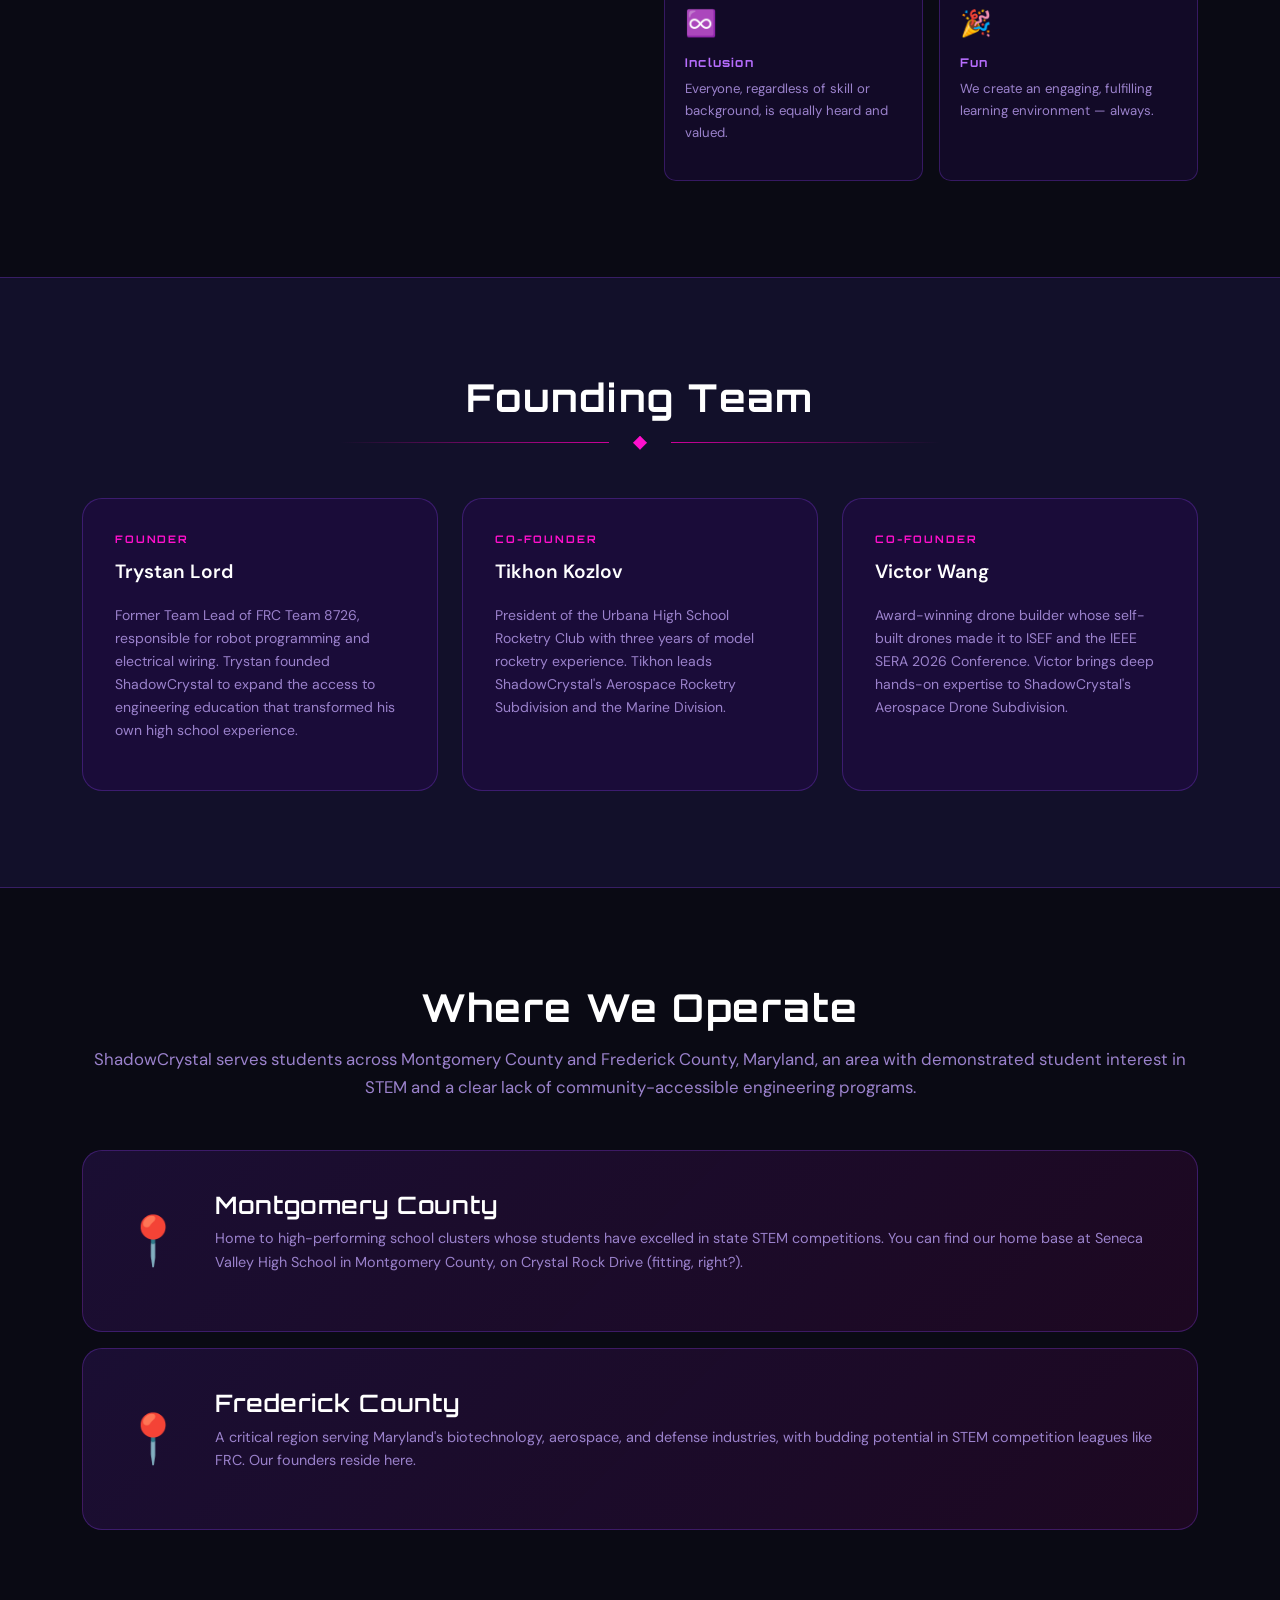
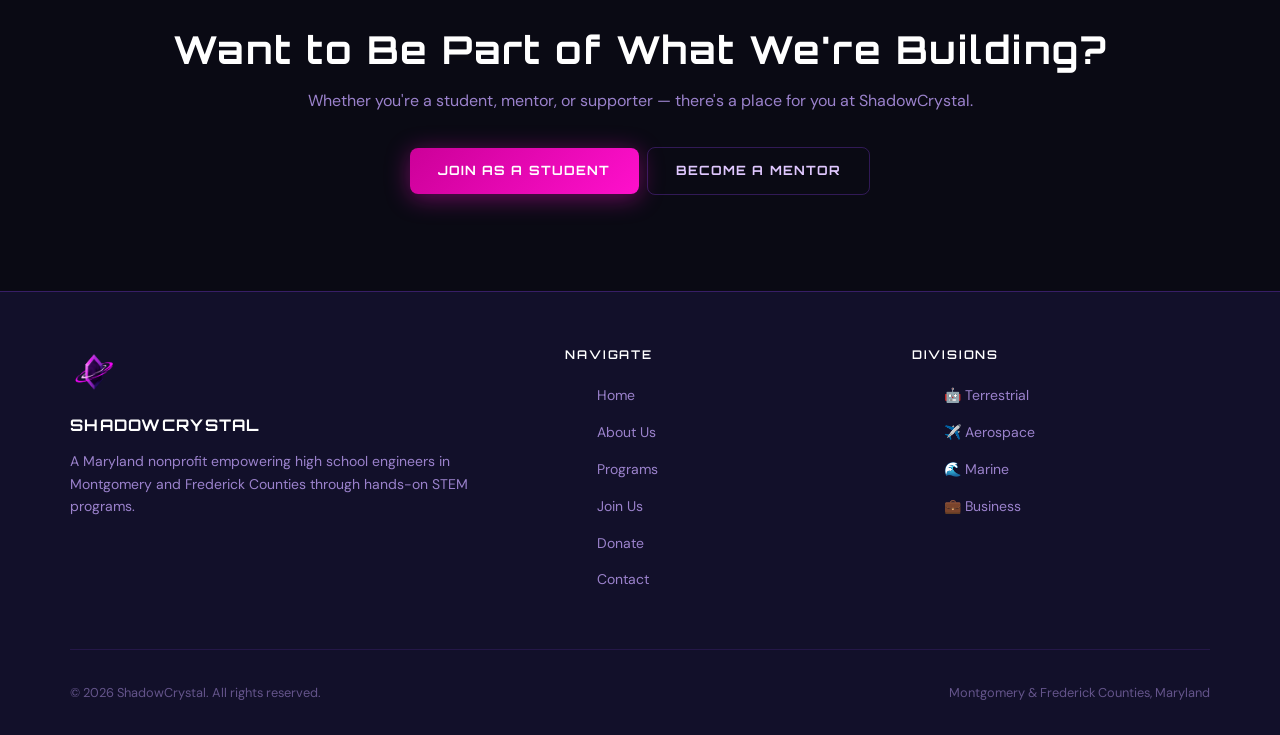
==== commit 0ff55c84: "Added changes pertaining to recent changes in the organization's plans" ====
--- a/about.html
+++ b/about.html
@@ -228,14 +228,14 @@
           <div class="region-icon">📍</div>
           <div>
             <h3>Montgomery County</h3>
-            <p>Home to high-performing school clusters whose students have excelled in state STEM competitions.</p>
+            <p>Home to high-performing school clusters whose students have excelled in state STEM competitions. You can find our home base at Seneca Valley High School in Montgomery County, on Crystal Rock Drive (fitting, right?).</p>
           </div>
         </div>
         <div class="region-strip">
           <div class="region-icon">📍</div>
           <div>
             <h3>Frederick County</h3>
-            <p>A critical region serving Maryland's biotechnology, aerospace, and defense industries, with budding potential in STEM competition leagues like FRC.</p>
+            <p>A critical region serving Maryland's biotechnology, aerospace, and defense industries, with budding potential in STEM competition leagues like FRC. Our founders reside here.</p>
           </div>
         </div>
       </div>
